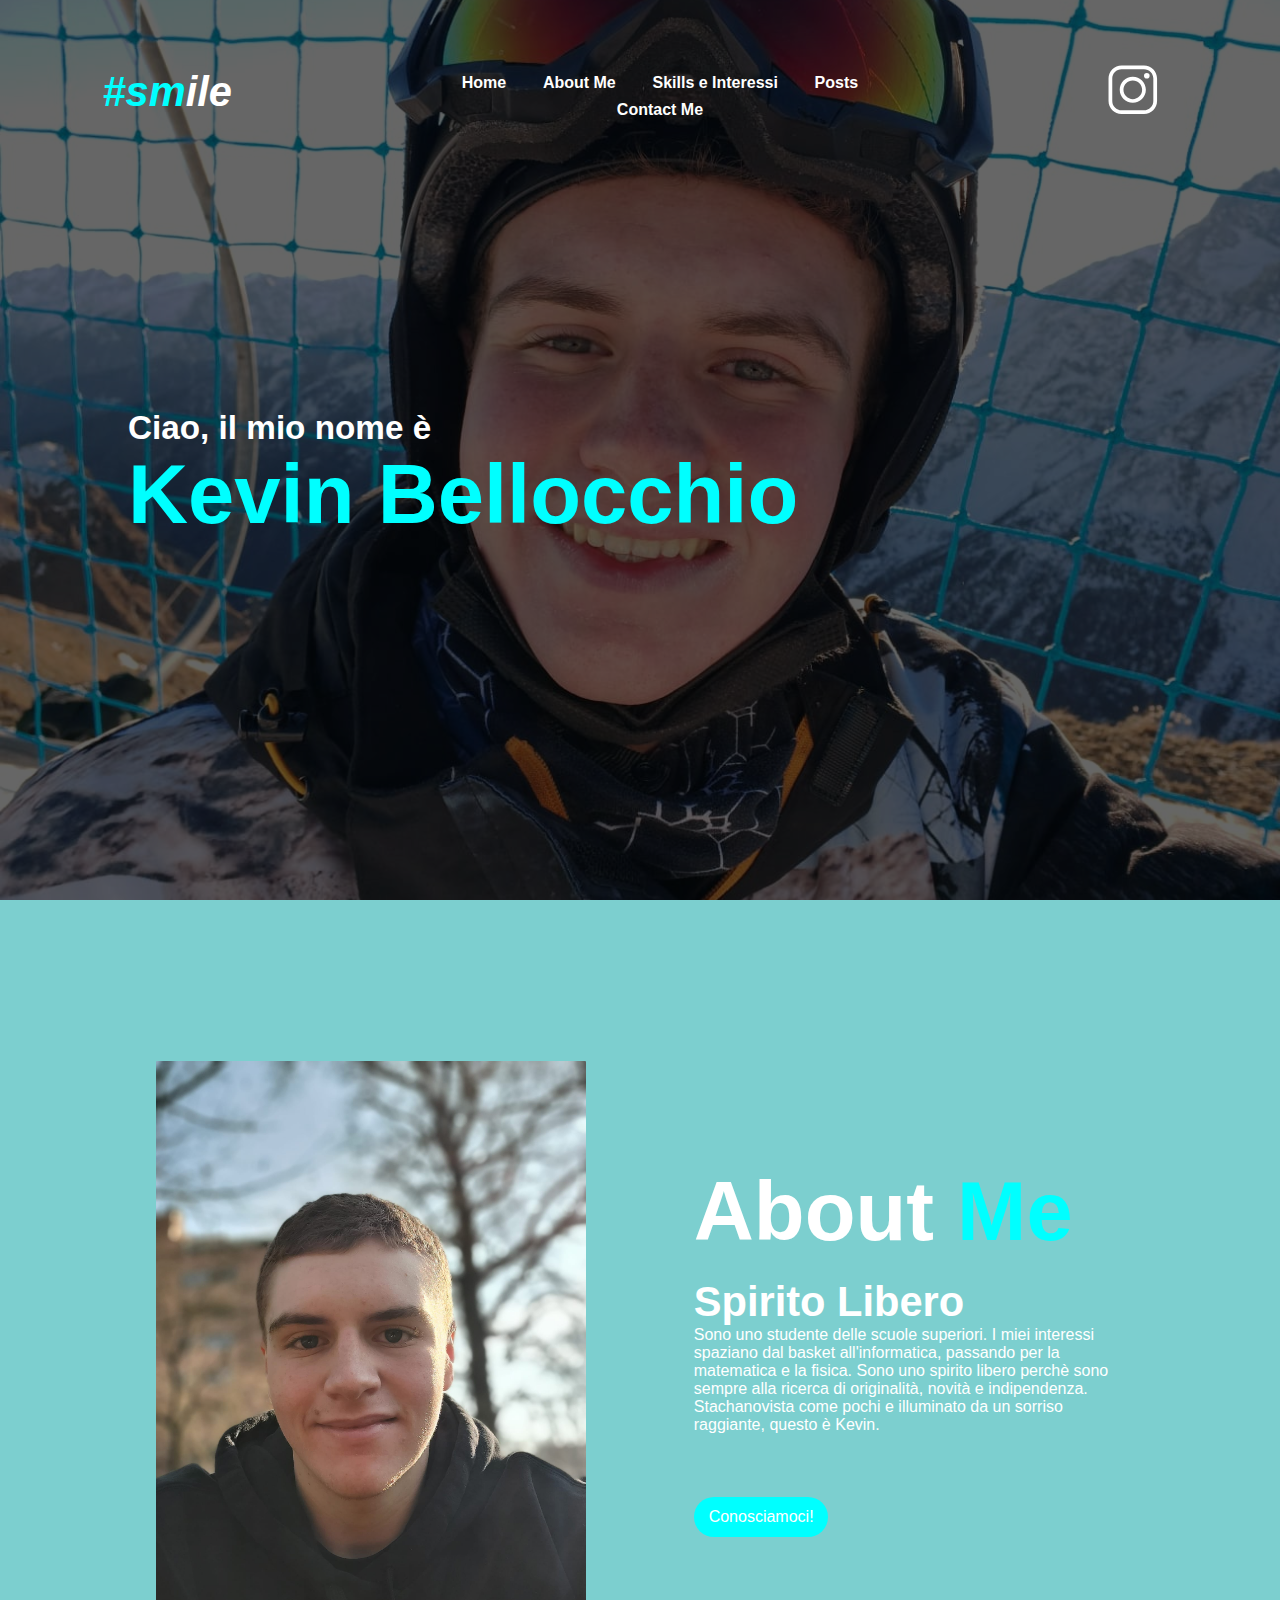
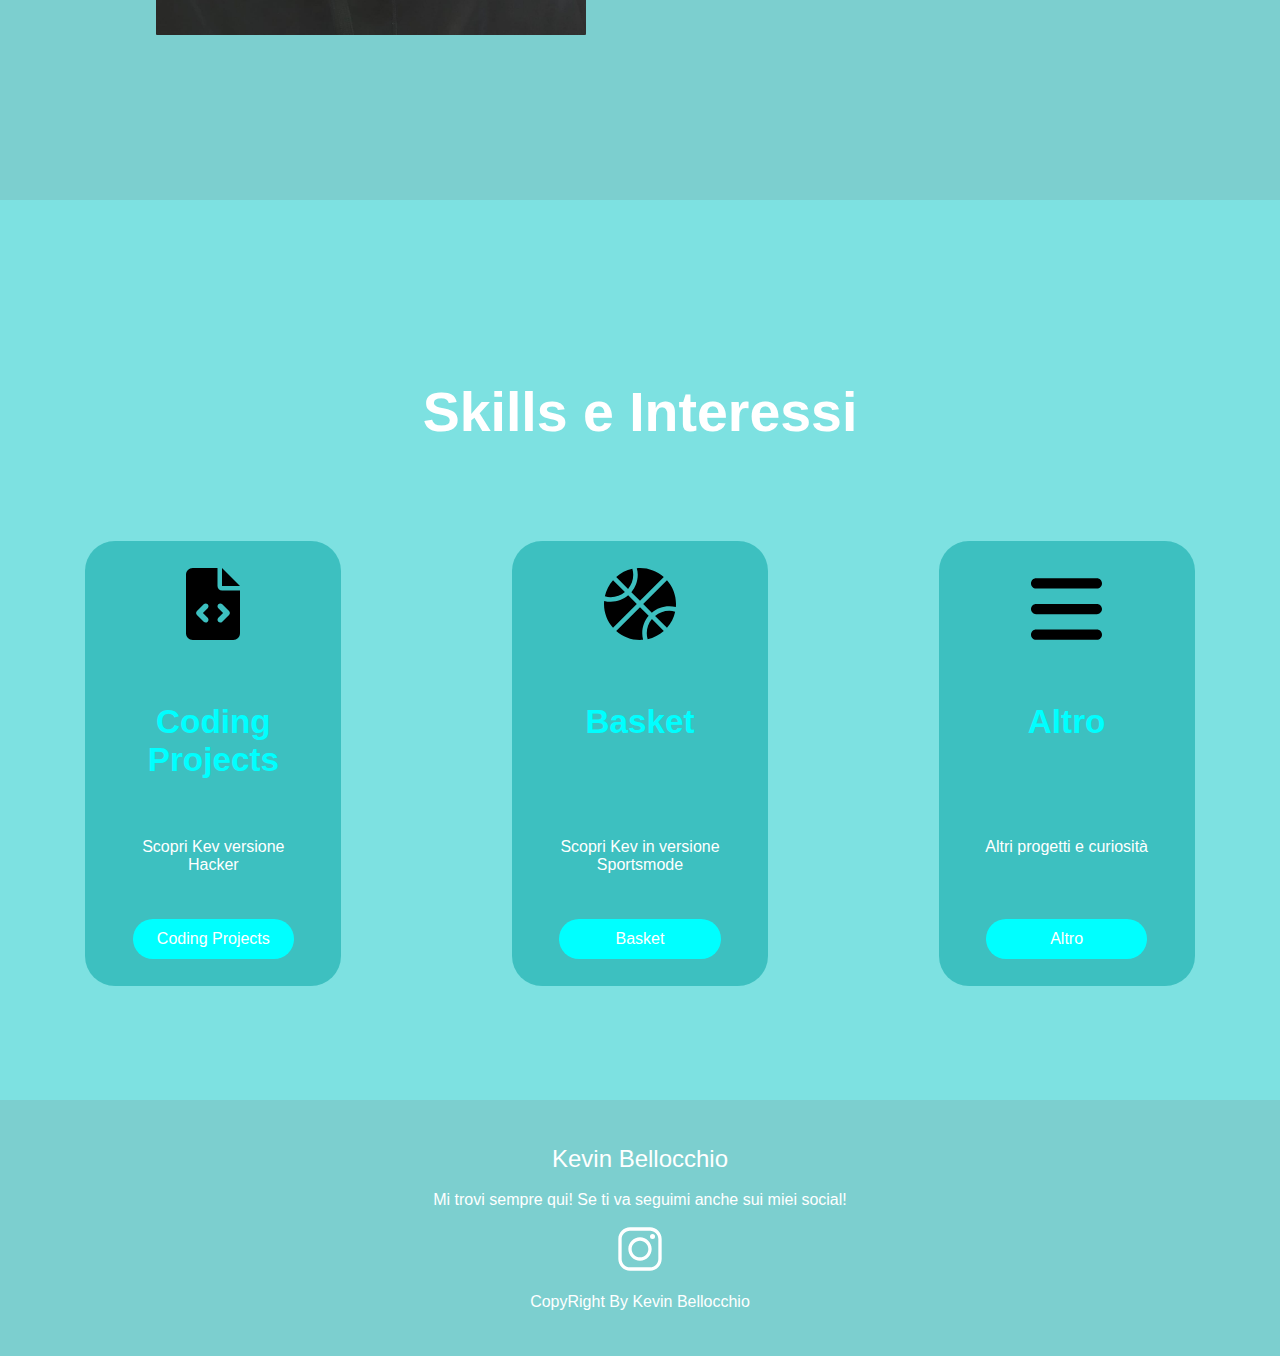
==== index.html @ ea2fc39b "responsive website" ====
<!DOCTYPE html>
<html lang="en">
<head>
    <meta charset="UTF-8">
    <meta http-equiv="X-UA-Compatible" content="IE=edge">
    <meta name="viewport" content="width=device-width, initial-scale=1.0">
    <link rel="stylesheet" href="style.css">
    <link rel="preconnect" href="https://fonts.gstatic.com">
    <link href="https://fonts.googleapis.com/css2?family=Josefin+Sans:ital,wght@0,100;0,200;0,300;0,400;0,500;0,600;0,700;1,100;1,200;1,300;1,400;1,500;1,600;1,700&display=swap" rel="stylesheet">
    <link rel="stylesheet" href="https://cdnjs.cloudflare.com/ajax/libs/font-awesome/5.15.3/css/all.min.css" integrity="sha512-iBBXm8fW90+nuLcSKlbmrPcLa0OT92xO1BIsZ+ywDWZCvqsWgccV3gFoRBv0z+8dLJgyAHIhR35VZc2oM/gI1w==" crossorigin="anonymous" referrerpolicy="no-referrer" />

    <title>Kevin Bellocchio | Homepage</title>
</head>
<body>

    <div class="introduzione">
        <nav class="main-nav">
            <h3 class="logo"><span>#sm</span>ile</h3>
            <ul>
                <li><a href="index.html">Home</a></li>
                <li><a href="#AboutMe">About Me</a></li>
                <li><a href="#SkillsInteressi">Skills e Interessi</a></li>                
                <li><a href="">Posts</a></li>
                <li><a href="">Contact Me</a></li>
            </ul>
            <div>
                <a href="https://www.instagram.com/kevinbellocchio/">
                <svg xmlns="http://www.w3.org/2000/svg" x="0px" y="0px"
                width="7vw" height="7vw"
                viewBox="0 0 48 48"
                style=" fill:#000000;"><radialGradient id="yOrnnhliCrdS2gy~4tD8ma" cx="19.38" cy="42.035" r="44.899" gradientUnits="userSpaceOnUse"><stop offset="0" stop-color="#fd5"></stop><stop offset=".328" stop-color="#ff543f"></stop><stop offset=".348" stop-color="#fc5245"></stop><stop offset=".504" stop-color="#e64771"></stop><stop offset=".643" stop-color="#d53e91"></stop><stop offset=".761" stop-color="#cc39a4"></stop><stop offset=".841" stop-color="#c837ab"></stop></radialGradient><path fill="url(#undefined)" d="M34.017,41.99l-20,0.019c-4.4,0.004-8.003-3.592-8.008-7.992l-0.019-20	c-0.004-4.4,3.592-8.003,7.992-8.008l20-0.019c4.4-0.004,8.003,3.592,8.008,7.992l0.019,20	C42.014,38.383,38.417,41.986,34.017,41.99z"></path><radialGradient id="yOrnnhliCrdS2gy~4tD8mb" cx="11.786" cy="5.54" r="29.813" gradientTransform="matrix(1 0 0 .6663 0 1.849)" gradientUnits="userSpaceOnUse"><stop offset="0" stop-color="#4168c9"></stop><stop offset=".999" stop-color="#4168c9" stop-opacity="0"></stop></radialGradient><path fill="url(#undefined)" d="M34.017,41.99l-20,0.019c-4.4,0.004-8.003-3.592-8.008-7.992l-0.019-20	c-0.004-4.4,3.592-8.003,7.992-8.008l20-0.019c4.4-0.004,8.003,3.592,8.008,7.992l0.019,20	C42.014,38.383,38.417,41.986,34.017,41.99z"></path><path fill="#fff" d="M24,31c-3.859,0-7-3.14-7-7s3.141-7,7-7s7,3.14,7,7S27.859,31,24,31z M24,19c-2.757,0-5,2.243-5,5	s2.243,5,5,5s5-2.243,5-5S26.757,19,24,19z"></path><circle cx="31.5" cy="16.5" r="1.5" fill="#fff"></circle><path fill="#fff" d="M30,37H18c-3.859,0-7-3.14-7-7V18c0-3.86,3.141-7,7-7h12c3.859,0,7,3.14,7,7v12	C37,33.86,33.859,37,30,37z M18,13c-2.757,0-5,2.243-5,5v12c0,2.757,2.243,5,5,5h12c2.757,0,5-2.243,5-5V18c0-2.757-2.243-5-5-5H18z"></path></svg>
                </a>
            </div>
        </nav>

        <div class="nome">
            <h4>Ciao, il mio nome è</h4>
            <h1>Kevin Bellocchio</h1>
        </div>
    </div>

    <div class="about-me" id="AboutMe">
        <div class="img-wrapper">
            <img src="./src/aboutme.jpeg" alt="" class="img">
        </div>
        <div class="text">
            <h1>About <span>Me</span></h1>
            <br>
            <h3>Spirito Libero</h3>
            <p>
                Sono uno studente delle scuole superiori. I miei interessi spaziano
                dal basket all'informatica, passando per la matematica e la fisica. Sono uno spirito libero
                perchè sono sempre alla ricerca di originalità, novità e indipendenza. Stachanovista come pochi e 
                illuminato da un sorriso raggiante, questo è Kevin.
            </p>
            <button class="about-btn">
                <a href="">Conosciamoci!</a>
            </button>
        </div>
    </div>

    <div class="interessi" id="SkillsInteressi">
        <div class="titolo-interessi">
            <h2>Skills e Interessi</h2>
        </div>

        <div class="interessi-wrapper">
            <div class="card">
                <div class="interessi-icon coding">
                    <img src="./src/file-code-solid.svg" alt="">
                </div>
                <div class="interessi-eltitle">
                    <h4><span>Coding Projects</span></h4>
                </div>
                <p class="interessi-content">Scopri Kev versione Hacker</p>
                <button class="interessi-btn">Coding Projects</button>
            </div>

            <div class="card">
                <div class="interessi-icon">
                    <img src="./src/basketball-solid.svg" alt="">
                </div>
                <div class="interessi-eltitle">
                    <h4><span>Basket</span></h4>
                </div>
                <p class="interessi-content">Scopri Kev in versione Sportsmode</p>
                <button class="interessi-btn">Basket</button>
            </div>

            <div class="card">
                <div class="interessi-icon">
                    <img src="./src/bars-solid.svg" alt="">
                </div>
                <div class="interessi-eltitle">
                    <h4><span>Altro</span></h4>
                </div>
                <p class="interessi-content">Altri progetti e curiosità</p>
                <button class="interessi-btn">Altro</button>
            </div>
        </div>
    </div>

    <div class="footer">
        <p class="name">Kevin Bellocchio</p>
        <p>Mi trovi sempre qui! Se ti va seguimi anche sui miei social!</p>
        <a href="https://www.instagram.com/kevinbellocchio/">
            <svg xmlns="http://www.w3.org/2000/svg" x="0px" y="0px"
            width="80" height="80"
            viewBox="0 0 48 48"
            style=" fill:#000000;"><radialGradient id="yOrnnhliCrdS2gy~4tD8ma" cx="19.38" cy="42.035" r="44.899" gradientUnits="userSpaceOnUse"><stop offset="0" stop-color="#fd5"></stop><stop offset=".328" stop-color="#ff543f"></stop><stop offset=".348" stop-color="#fc5245"></stop><stop offset=".504" stop-color="#e64771"></stop><stop offset=".643" stop-color="#d53e91"></stop><stop offset=".761" stop-color="#cc39a4"></stop><stop offset=".841" stop-color="#c837ab"></stop></radialGradient><path fill="url(#undefined)" d="M34.017,41.99l-20,0.019c-4.4,0.004-8.003-3.592-8.008-7.992l-0.019-20	c-0.004-4.4,3.592-8.003,7.992-8.008l20-0.019c4.4-0.004,8.003,3.592,8.008,7.992l0.019,20	C42.014,38.383,38.417,41.986,34.017,41.99z"></path><radialGradient id="yOrnnhliCrdS2gy~4tD8mb" cx="11.786" cy="5.54" r="29.813" gradientTransform="matrix(1 0 0 .6663 0 1.849)" gradientUnits="userSpaceOnUse"><stop offset="0" stop-color="#4168c9"></stop><stop offset=".999" stop-color="#4168c9" stop-opacity="0"></stop></radialGradient><path fill="url(#undefined)" d="M34.017,41.99l-20,0.019c-4.4,0.004-8.003-3.592-8.008-7.992l-0.019-20	c-0.004-4.4,3.592-8.003,7.992-8.008l20-0.019c4.4-0.004,8.003,3.592,8.008,7.992l0.019,20	C42.014,38.383,38.417,41.986,34.017,41.99z"></path><path fill="#fff" d="M24,31c-3.859,0-7-3.14-7-7s3.141-7,7-7s7,3.14,7,7S27.859,31,24,31z M24,19c-2.757,0-5,2.243-5,5	s2.243,5,5,5s5-2.243,5-5S26.757,19,24,19z"></path><circle cx="31.5" cy="16.5" r="1.5" fill="#fff"></circle><path fill="#fff" d="M30,37H18c-3.859,0-7-3.14-7-7V18c0-3.86,3.141-7,7-7h12c3.859,0,7,3.14,7,7v12	C37,33.86,33.859,37,30,37z M18,13c-2.757,0-5,2.243-5,5v12c0,2.757,2.243,5,5,5h12c2.757,0,5-2.243,5-5V18c0-2.757-2.243-5-5-5H18z"></path></svg>
        </a>
        <p class="copyright">CopyRight By Kevin Bellocchio</p>

    </div>


    <script src="script.js"></script>    
</body>
</html>
---- style.css ----
@font-face {
    font-family: "Century Gothic";
    src: url("./fonts/century-gothic/GOTHIC.TTF");
    font-weight: normal;
    font-style: normal;
}

*{
    box-sizing: border-box;
    font-family: "Josephine Sans", sans-serif;
    color: #ffffff;    
    padding: 0;
    margin: 0;
}

/*Headers*/

h4{
    font-size: calc(0.40*6.5vw);
    /*h2/2*/
}

h3{
    font-size: calc(0.5*6.5vw);
    /*between h2 and h4*/
}

h2{
    font-size: calc(2/3*6.5vw);
    /*66% of h1*/
}

h1{
    font-size: 6.5vw;
}

/*Fine headers*/

/*
stili prima pagina
*/

.introduzione{
    min-height: 100vh;
    min-width: 100%; 
    background-image: url("./src/fotoSfondo.jpeg");
    background-size: cover;
    background-position: center;
    background-color: rgba(0,0,0,0.6);
    background-blend-mode: multiply;
}

/*div prima pagina*/

.main-nav{
    display:flex;
    align-items: center;
    justify-content: space-between;
    padding-left: 8%;
    padding-right: 8%;
    padding-top: 5vh;
}

.logo{
    font-style: italic;
    cursor: pointer;
}

span{
    color: aqua;
}

nav ul{
    min-width: 50%;
    text-align: center;
}

nav ul li{
    display: inline-block;
    padding-right: 3%;
    padding-left: 3%; 
    padding-top: 1vh;
}

nav ul li a{
    text-decoration: none;
    font-weight: bold;
}

nav ul li a:hover{
    color: aqua;
    transition: 0.6s;
}

.nome{
    padding-top: 30vh;
    padding-left: 10%;
}

.nome h1{
    color: aqua;
}

/*Fine prima pagina*/

/*About me page*/
.about-me{
    display: flex;
    background-color: rgba(0, 162, 162, 0.515);
    min-height: 100vh;
    min-width: 100%;
    align-items: center;
    justify-content: space-around;
    padding-top: 0vh;
    padding-left: 8%;
    padding-right: 8%;

}

.img-wrapper{
    max-width: 40%;       
}

.img{
    max-width: 100%;    
    border-radius: 1px;
}

.text{
    width: 40%;
}

.about-btn, .interessi-btn{
    background-color: aqua;
    border: 2px solid transparent;
    border-radius: 30px;
    padding-top: 1vh;
    padding-bottom: 1vh;
    padding-left: 3%;
    padding-right: 3%;
    font-size: 1em;
    font-weight: normal;
    transition: 0.6s;
}

.about-btn{
    margin-top: 7vh;
}

.interessi-btn{
    margin-top: 2vh;
    width: 90%;
}

.about-btn:hover, .interessi-btn:hover{
    background-color: transparent;
    border: 2px solid white;
}

.about-btn a, .interessi-btn a{
    text-decoration: none;
}

/*Interessi page*/

.interessi{
    background-color: rgba(2, 197, 197, 0.515);
    width: 100%;
    padding-bottom: 10vh;
    padding-top: 20vh;
    min-height: 100vh;

}

.titolo-interessi{
    text-align: center;
    padding-bottom: 10vh;
}

.interessi-wrapper{
    display: flex;
    min-height: 51vh;
    align-items: center;
    justify-content: space-around;    
}

.card{
    width: 20vw;
    height: 100%;
    background-color: rgba(0, 162, 162, 0.515);
    border-radius: 30px;
    padding-top: 3vh;
    padding-bottom: 3vh;
    padding-left: 3%;
    padding-right: 3%;
    text-align: center;
    
}

.interessi-eltitle{
    min-height: 15vh;
}

.interessi-content{
    min-height: 7vh;
}

.interessi-icon{
    width: 100%;
    height: 10vh;
    text-align: center;
    margin-bottom: 5vh;
    vertical-align: middle;
}

.interessi-icon img{
    width: 40%;
}

.coding img{
    width: 30%;
}

@media screen and (max-width: 700px) {
    .interessi-wrapper{
        flex-direction: column;
    }

    .card{
        width: 40%;
        margin-bottom: 5vh;
    }

    .interessi-eltitle{
        min-height: 7vh;
    }

    .interessi-content{
        min-height: 4vh;
    }
}

/*Footer*/

.footer{
    background-color:rgba(0, 162, 162, 0.515);
    text-align: center;
    padding-top: 5vh;    
}

.name{
    font-size: 1.5em;
    margin-bottom: 2vh;
}

.copyright{
    padding-bottom: 5vh;
}
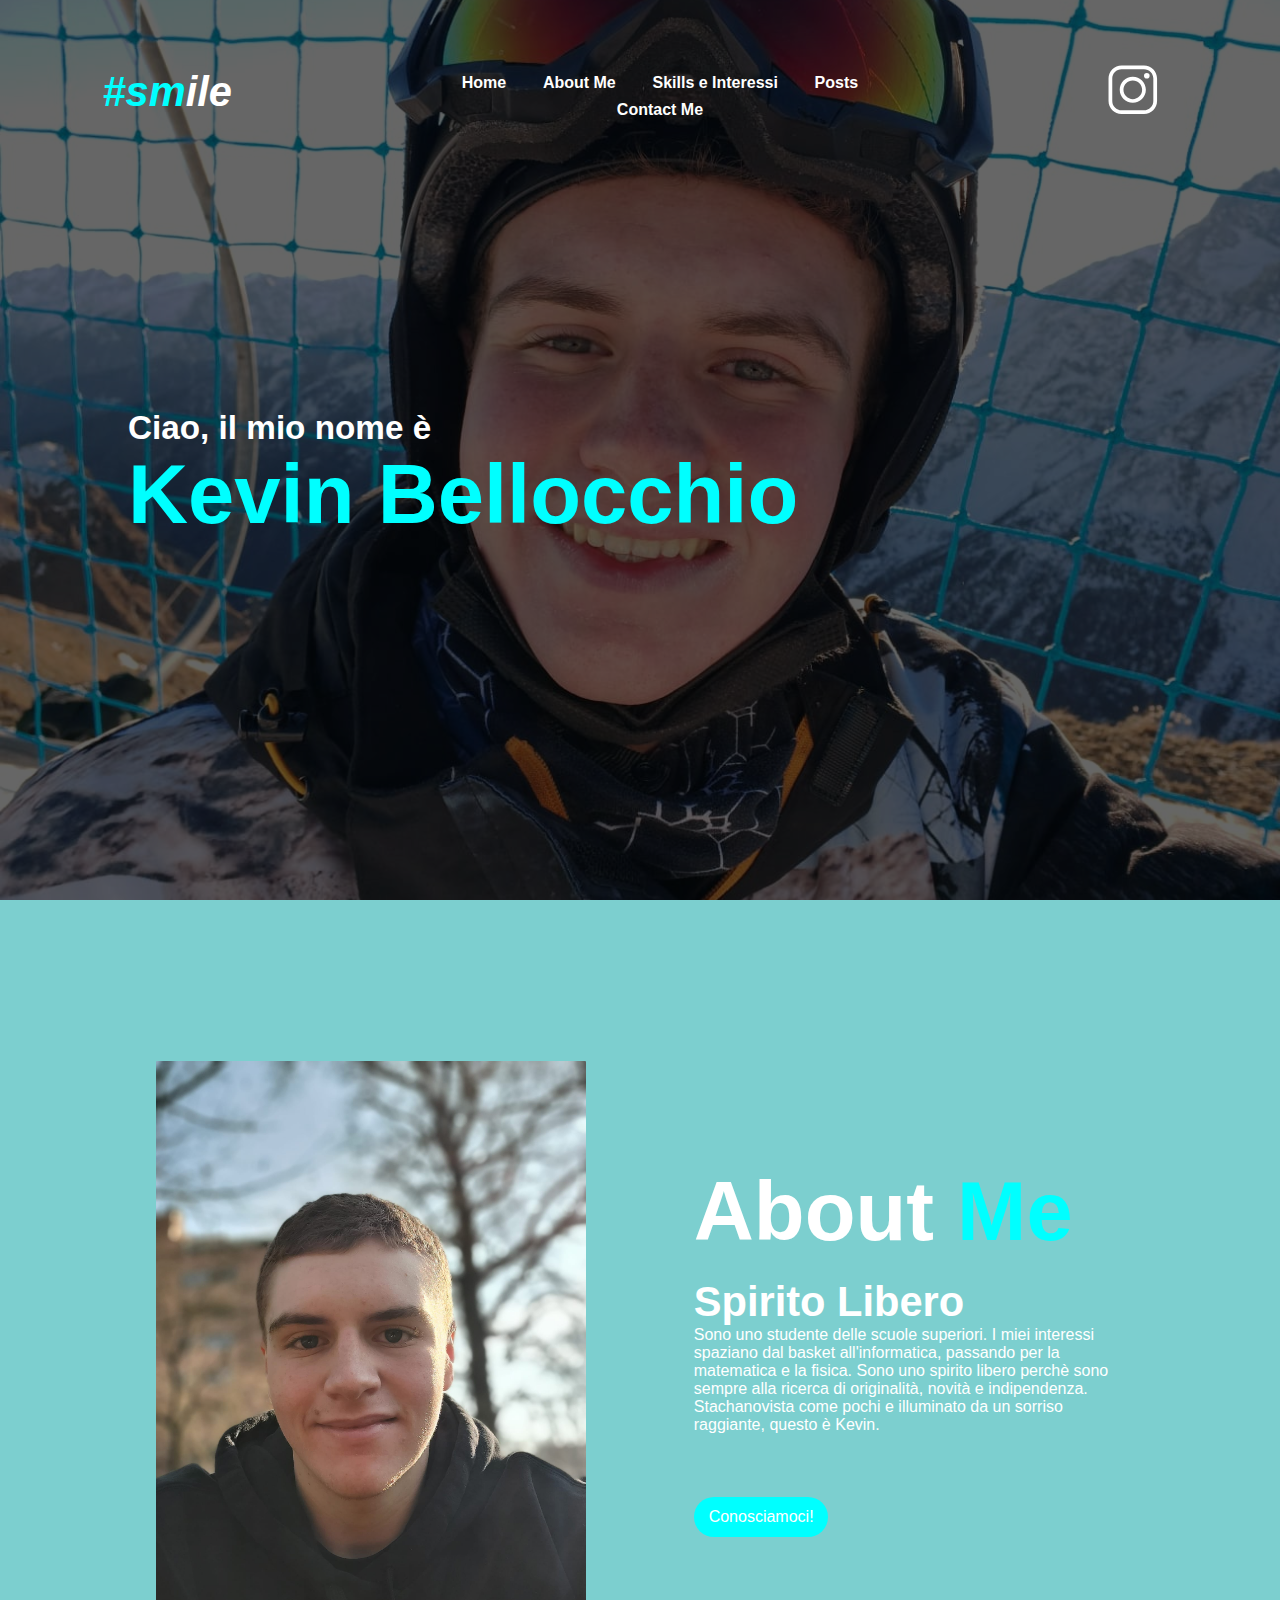
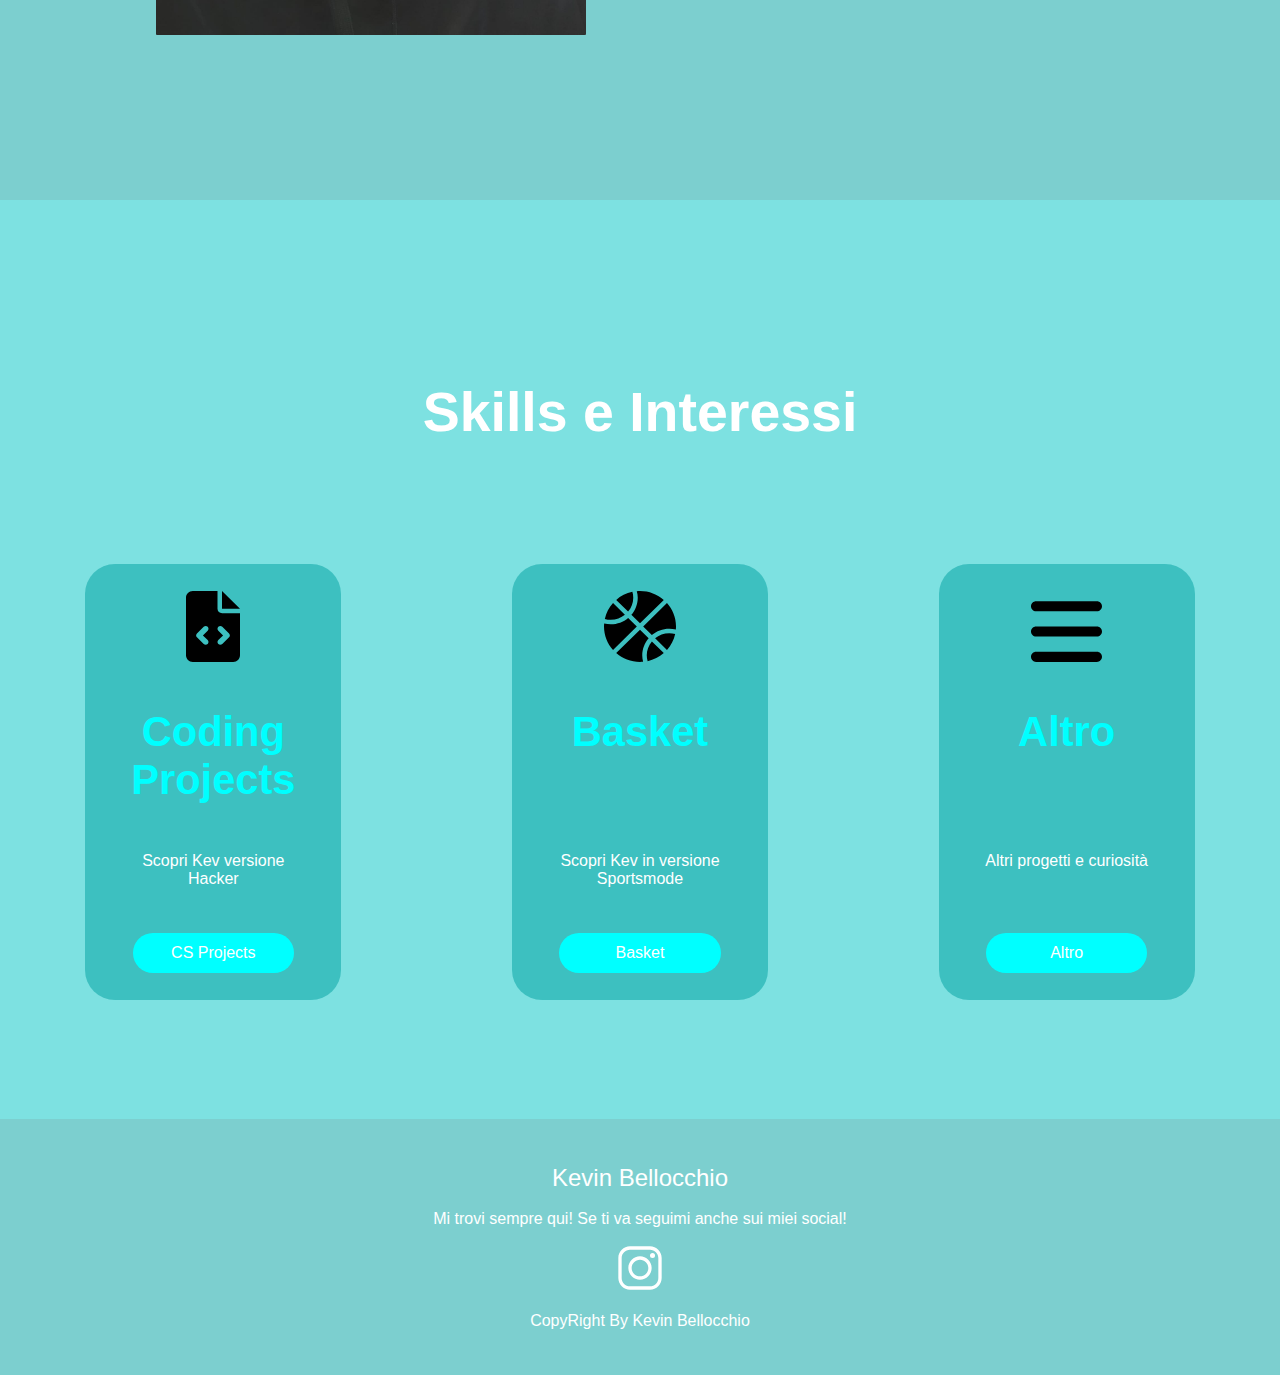
==== commit 9d0210b1: "adjustments" ====
--- a/index.html
+++ b/index.html
@@ -70,10 +70,10 @@
                     <img src="./src/file-code-solid.svg" alt="">
                 </div>
                 <div class="interessi-eltitle">
-                    <h4><span>Coding Projects</span></h4>
+                    <h3><span>Coding Projects</span></h3>
                 </div>
                 <p class="interessi-content">Scopri Kev versione Hacker</p>
-                <button class="interessi-btn">Coding Projects</button>
+                <button class="interessi-btn">CS Projects</button>
             </div>
 
             <div class="card">
@@ -81,7 +81,7 @@
                     <img src="./src/basketball-solid.svg" alt="">
                 </div>
                 <div class="interessi-eltitle">
-                    <h4><span>Basket</span></h4>
+                    <h3><span>Basket</span></h3>
                 </div>
                 <p class="interessi-content">Scopri Kev in versione Sportsmode</p>
                 <button class="interessi-btn">Basket</button>
@@ -92,7 +92,7 @@
                     <img src="./src/bars-solid.svg" alt="">
                 </div>
                 <div class="interessi-eltitle">
-                    <h4><span>Altro</span></h4>
+                    <h3><span>Altro</span></h3>
                 </div>
                 <p class="interessi-content">Altri progetti e curiosità</p>
                 <button class="interessi-btn">Altro</button>
--- a/style.css
+++ b/style.css
@@ -16,7 +16,7 @@
 /*Headers*/
 
 h4{
-    font-size: calc(0.40*6.5vw);
+    font-size: calc(0.4*6.5vw);
     /*h2/2*/
 }
 
@@ -179,7 +179,7 @@
 
 .interessi-wrapper{
     display: flex;
-    min-height: 51vh;
+    min-height: 55vh;
     align-items: center;
     justify-content: space-around;    
 }
@@ -197,9 +197,11 @@
     
 }
 
+
 .interessi-eltitle{
-    min-height: 15vh;
-}
+    min-height: 16vh;
+}
+
 
 .interessi-content{
     min-height: 7vh;
@@ -209,7 +211,7 @@
     width: 100%;
     height: 10vh;
     text-align: center;
-    margin-bottom: 5vh;
+    margin-bottom: 3vh;
     vertical-align: middle;
 }
 
@@ -221,7 +223,7 @@
     width: 30%;
 }
 
-@media screen and (max-width: 700px) {
+@media screen and (max-width: 745px) {
     .interessi-wrapper{
         flex-direction: column;
     }
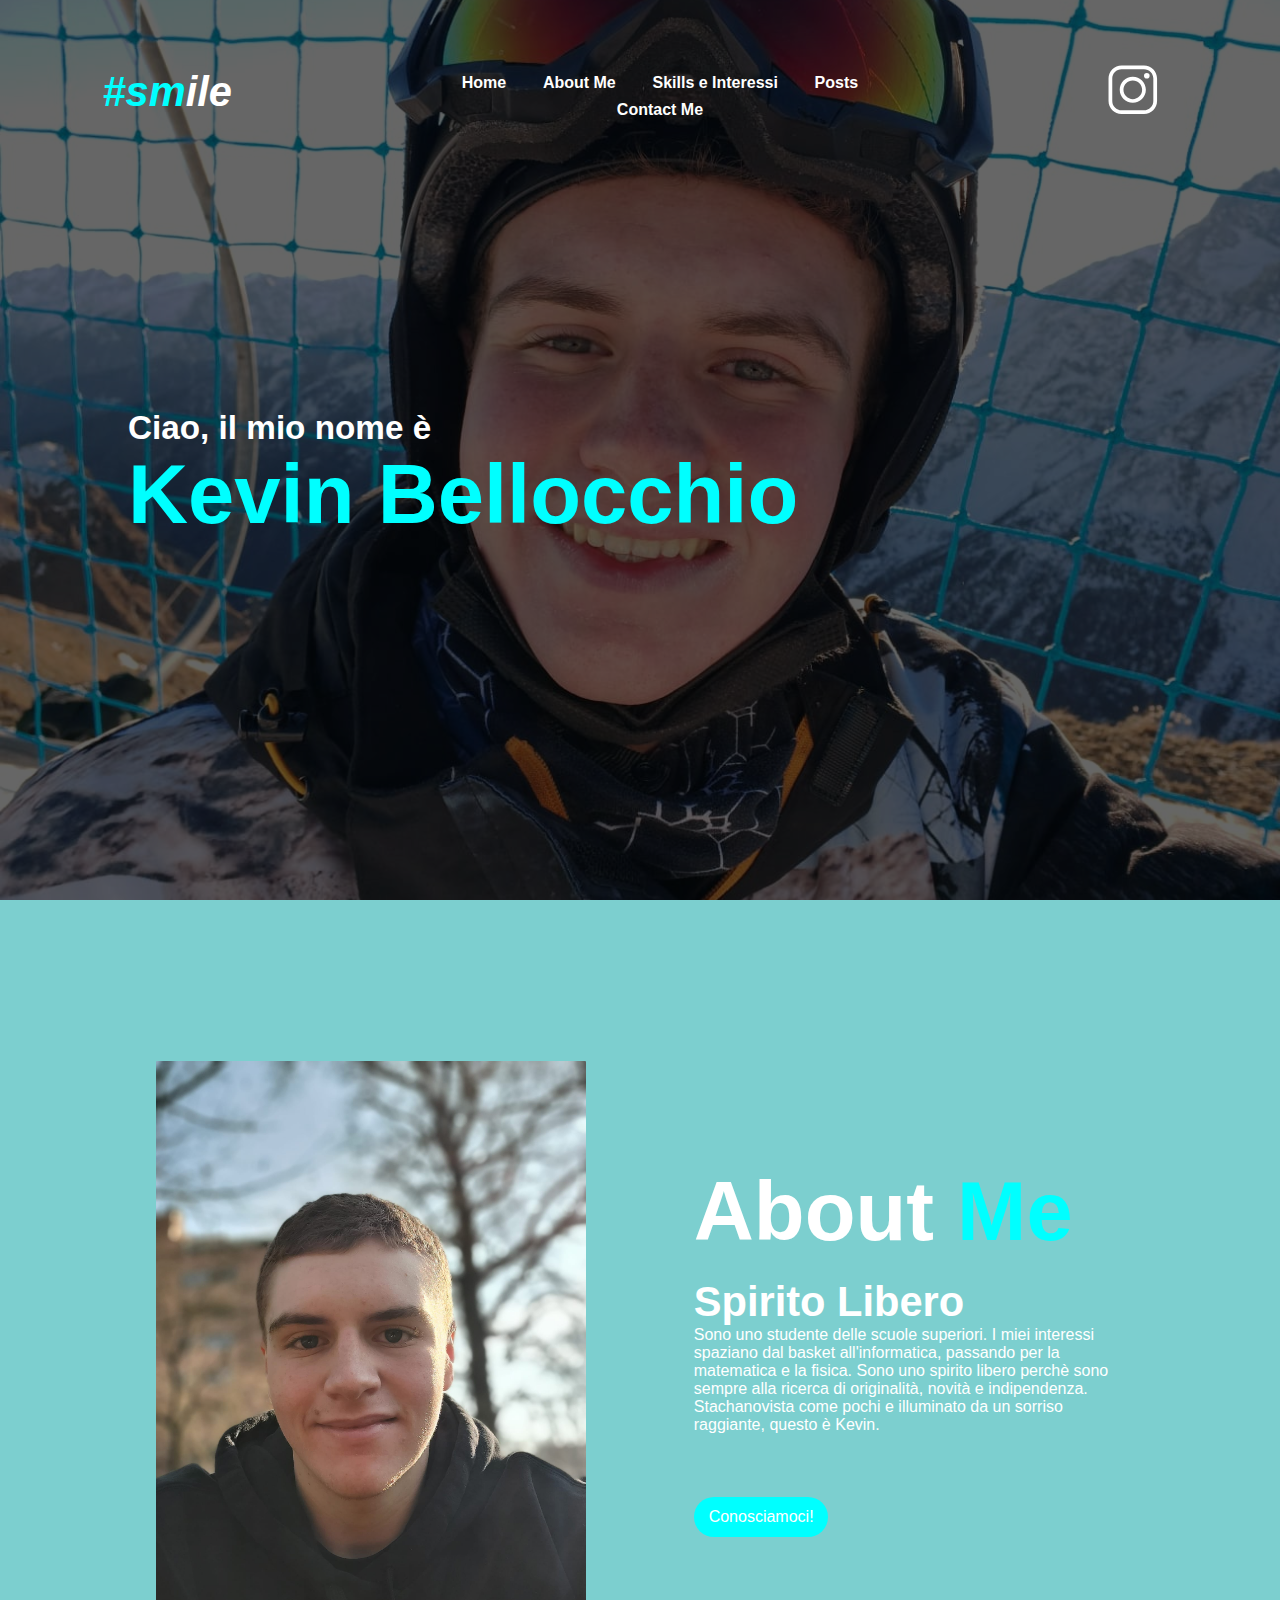
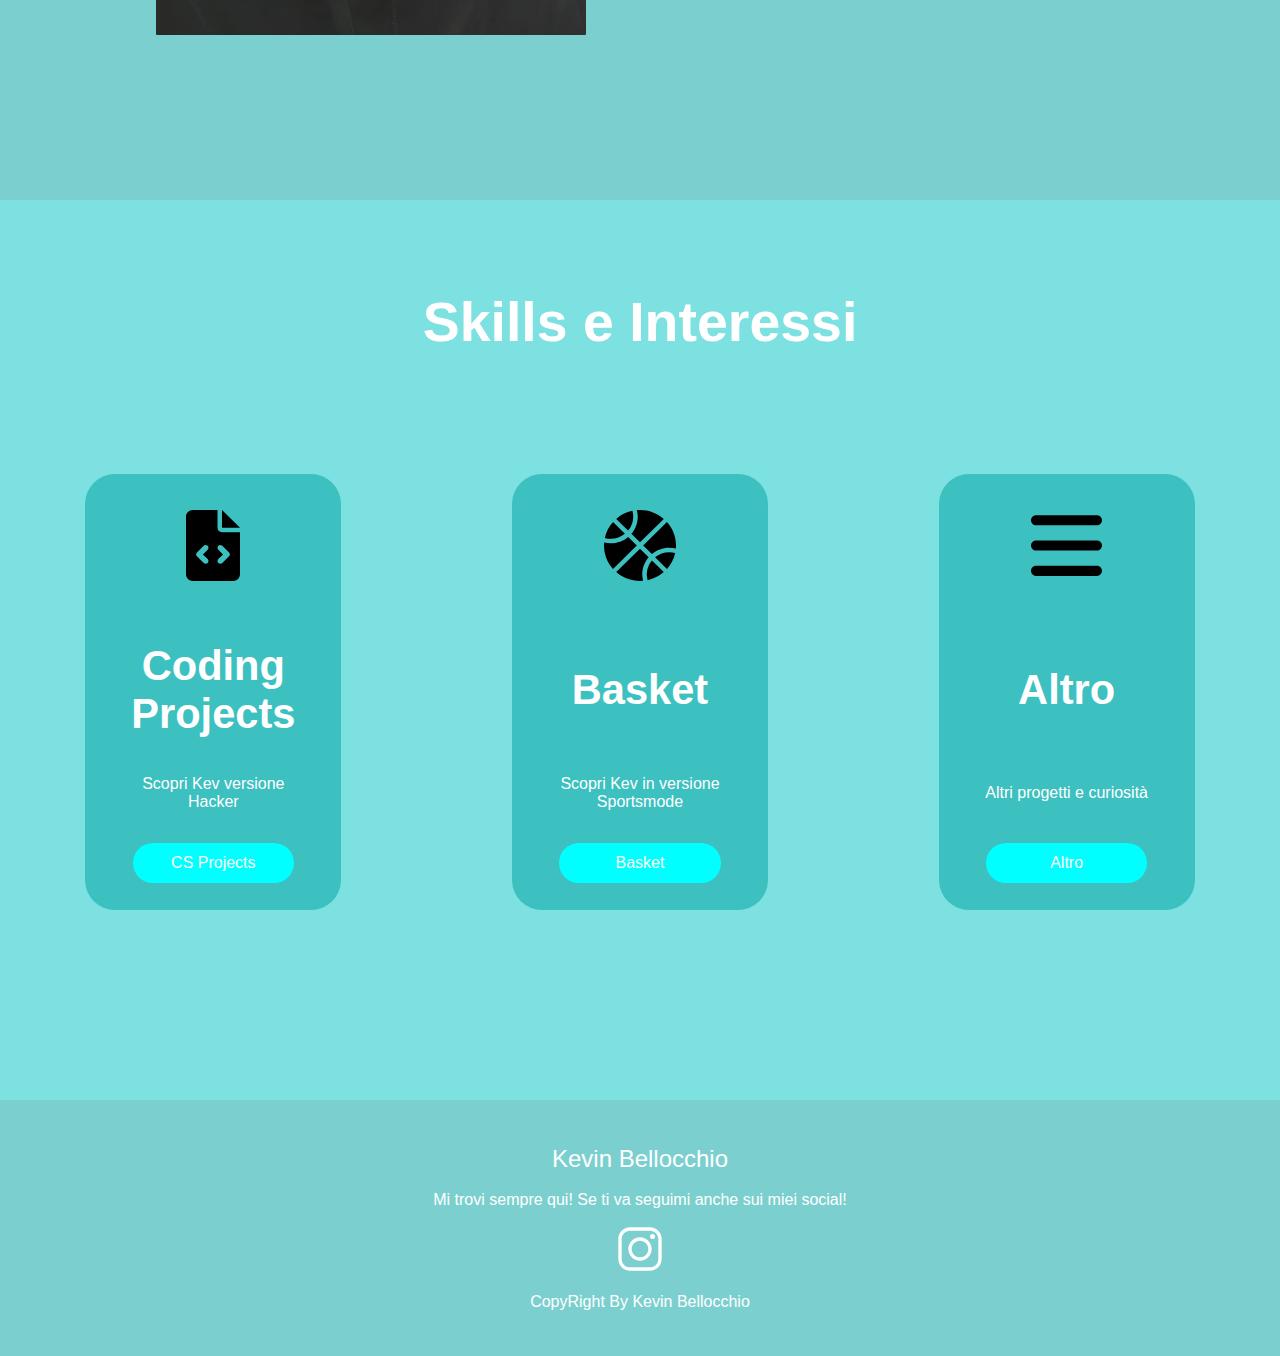
==== commit a97d6129: "added flexbox" ====
--- a/index.html
+++ b/index.html
@@ -24,7 +24,7 @@
                 <li><a href="">Contact Me</a></li>
             </ul>
             <div>
-                <a href="https://www.instagram.com/kevinbellocchio/">
+                <a href="https://www.instagram.com/kevinbellocchio/" target="_blank" rel="noopener noreferrer">
                 <svg xmlns="http://www.w3.org/2000/svg" x="0px" y="0px"
                 width="7vw" height="7vw"
                 viewBox="0 0 48 48"
@@ -70,7 +70,7 @@
                     <img src="./src/file-code-solid.svg" alt="">
                 </div>
                 <div class="interessi-eltitle">
-                    <h3><span>Coding Projects</span></h3>
+                    <h3>Coding Projects</h3>
                 </div>
                 <p class="interessi-content">Scopri Kev versione Hacker</p>
                 <button class="interessi-btn">CS Projects</button>
@@ -81,7 +81,7 @@
                     <img src="./src/basketball-solid.svg" alt="">
                 </div>
                 <div class="interessi-eltitle">
-                    <h3><span>Basket</span></h3>
+                    <h3>Basket</h3>
                 </div>
                 <p class="interessi-content">Scopri Kev in versione Sportsmode</p>
                 <button class="interessi-btn">Basket</button>
@@ -92,7 +92,7 @@
                     <img src="./src/bars-solid.svg" alt="">
                 </div>
                 <div class="interessi-eltitle">
-                    <h3><span>Altro</span></h3>
+                    <h3>Altro</h3>
                 </div>
                 <p class="interessi-content">Altri progetti e curiosità</p>
                 <button class="interessi-btn">Altro</button>
@@ -103,7 +103,7 @@
     <div class="footer">
         <p class="name">Kevin Bellocchio</p>
         <p>Mi trovi sempre qui! Se ti va seguimi anche sui miei social!</p>
-        <a href="https://www.instagram.com/kevinbellocchio/">
+        <a href="https://www.instagram.com/kevinbellocchio/" target="_blank" rel="noopener noreferrer">
             <svg xmlns="http://www.w3.org/2000/svg" x="0px" y="0px"
             width="80" height="80"
             viewBox="0 0 48 48"
--- a/style.css
+++ b/style.css
@@ -167,7 +167,7 @@
     background-color: rgba(2, 197, 197, 0.515);
     width: 100%;
     padding-bottom: 10vh;
-    padding-top: 20vh;
+    padding-top: 10vh;
     min-height: 100vh;
 
 }
@@ -193,26 +193,37 @@
     padding-bottom: 3vh;
     padding-left: 3%;
     padding-right: 3%;
-    text-align: center;
+    display: flex;
+    flex-direction: column;
+    justify-content: space-between;
+    align-items: center;
     
 }
 
 
 .interessi-eltitle{
-    min-height: 16vh;
-}
-
+    min-height: 16vh; 
+    display: flex;
+    align-items: center; 
+    justify-content: center;  
+    text-align: center; 
+}
 
 .interessi-content{
-    min-height: 7vh;
+    min-height: 7vh;  
+    display: flex;
+    align-items: center; 
+    justify-content: center;  
+    text-align: center;    
 }
 
 .interessi-icon{
     width: 100%;
     height: 10vh;
-    text-align: center;
     margin-bottom: 3vh;
-    vertical-align: middle;
+    display: flex;
+    justify-content: center;
+    align-items: center;
 }
 
 .interessi-icon img{
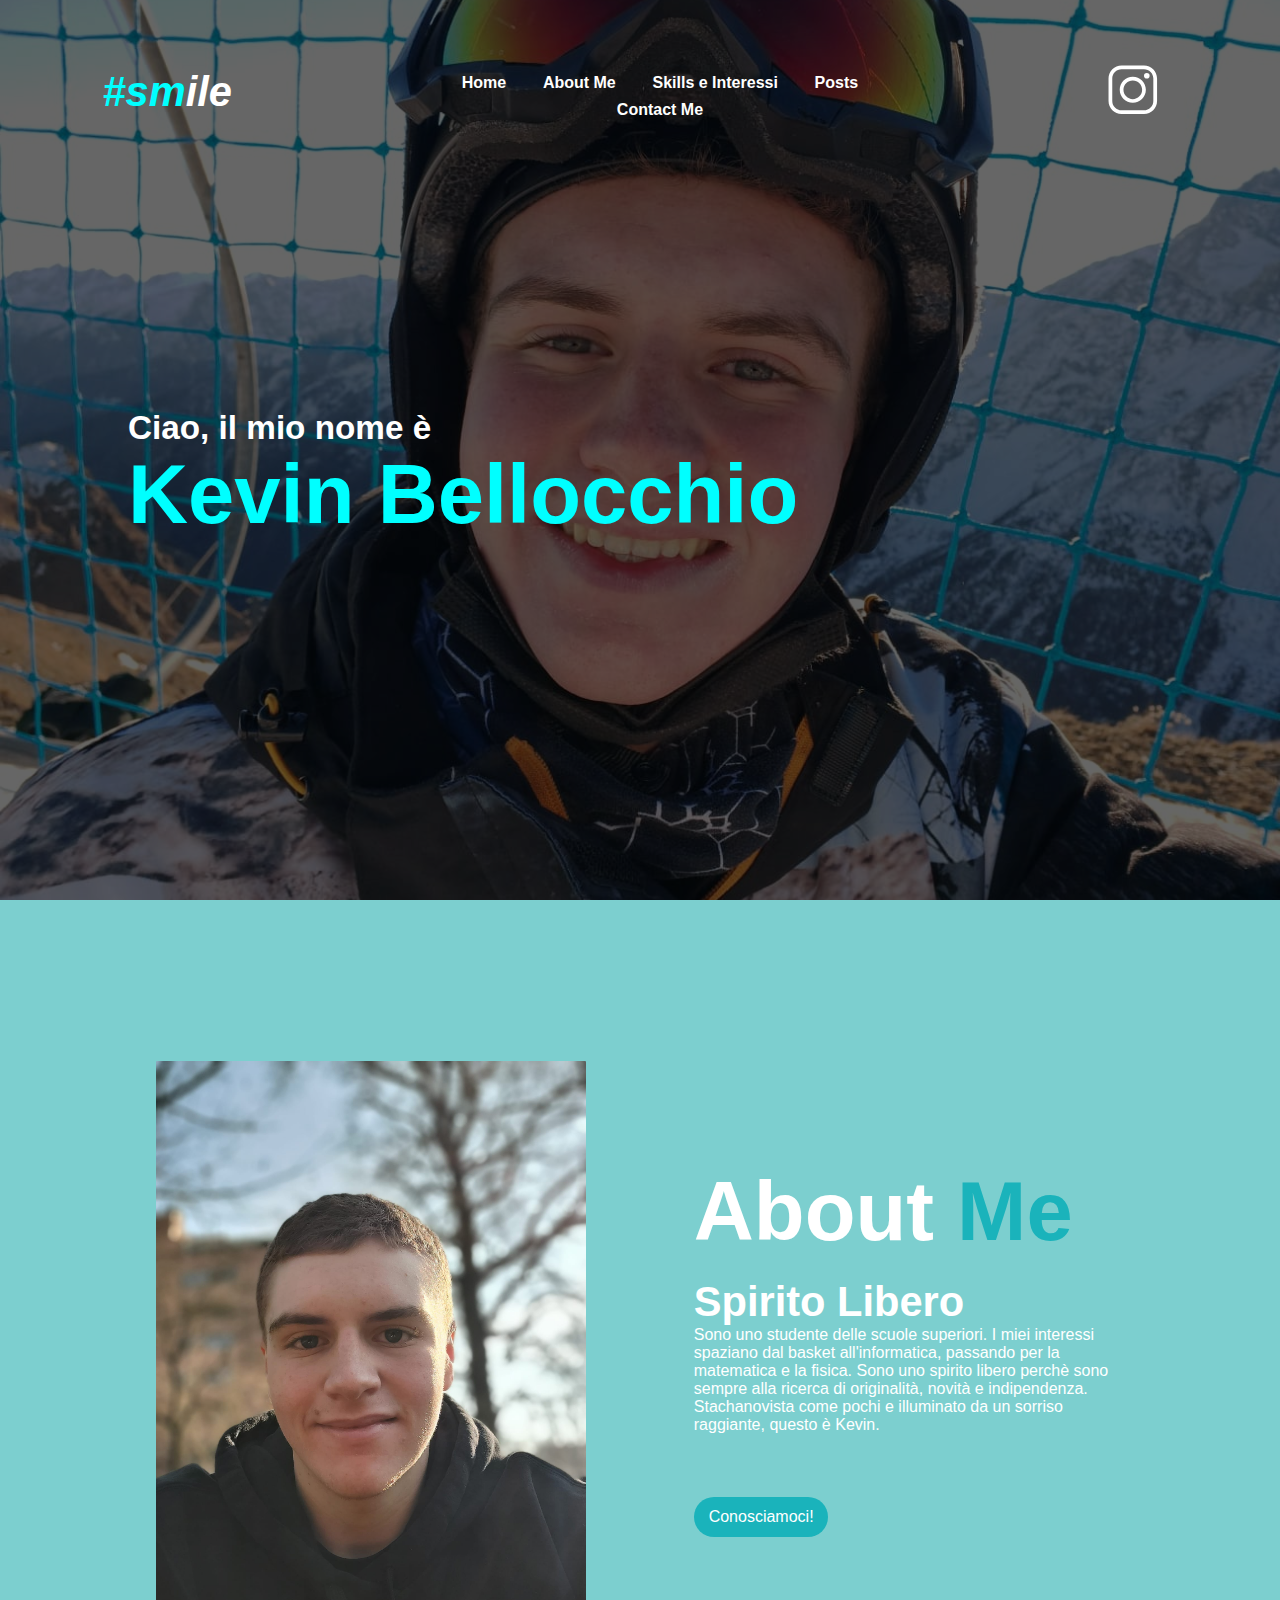
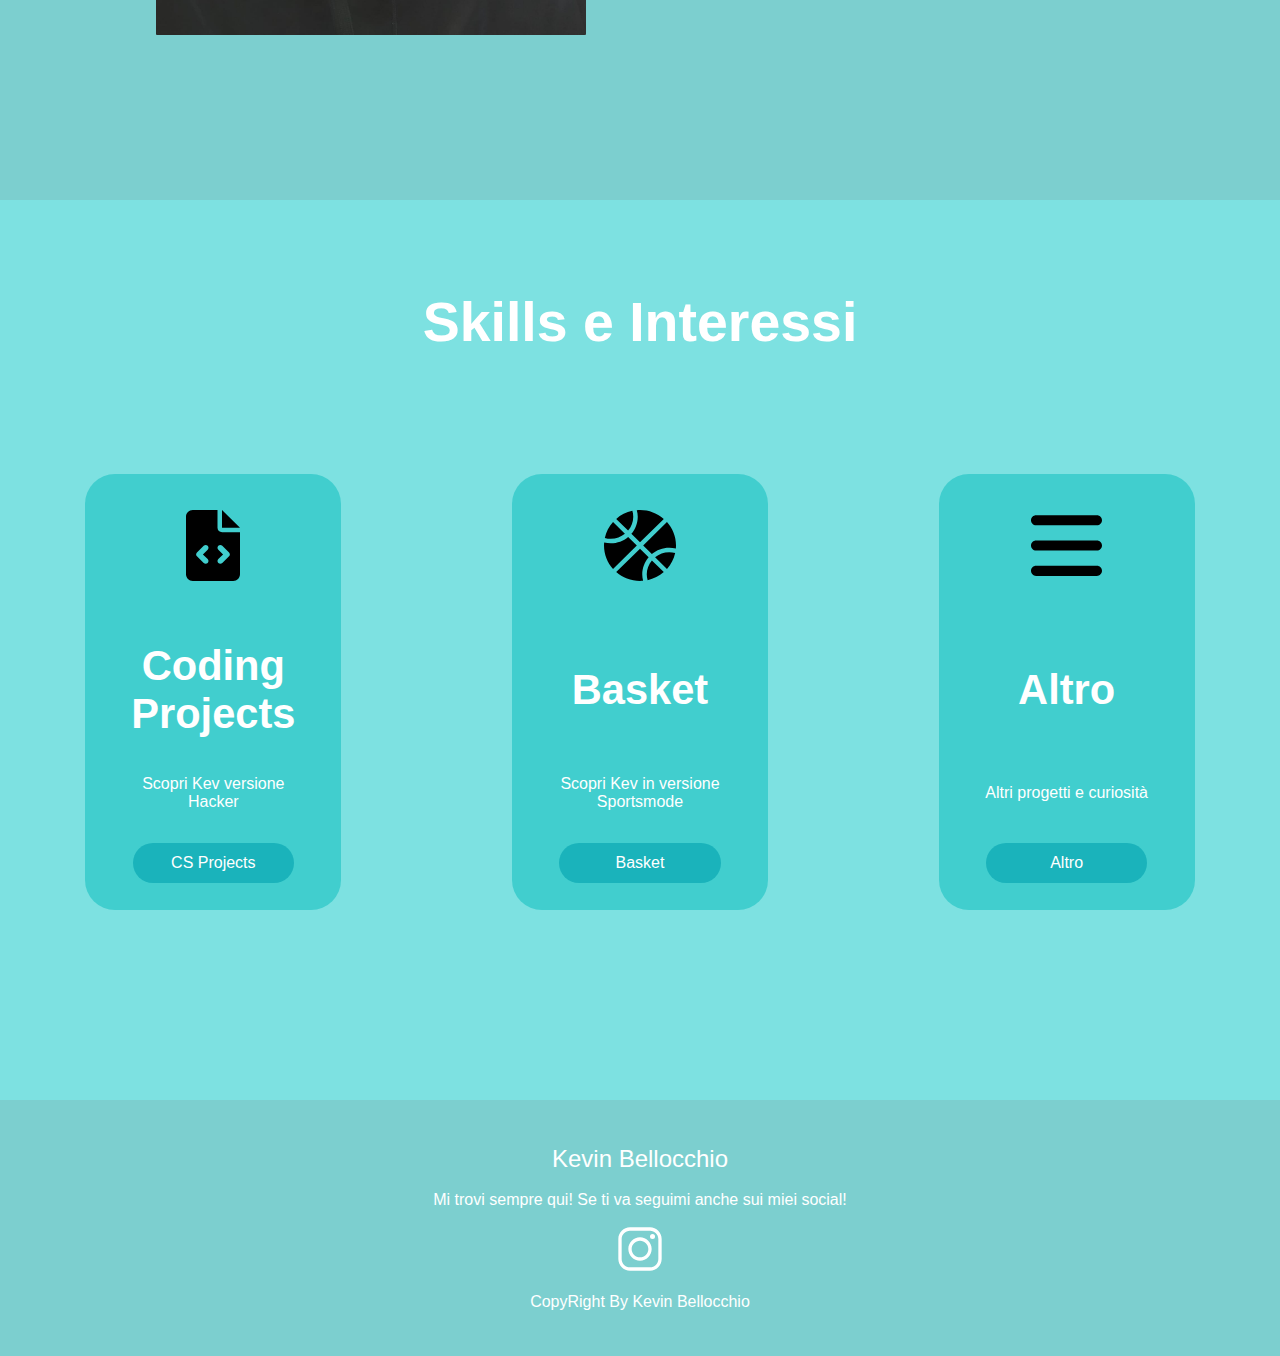
==== commit 286811af: "colors" ====
--- a/index.html
+++ b/index.html
@@ -15,7 +15,7 @@
 
     <div class="introduzione">
         <nav class="main-nav">
-            <h3 class="logo"><span>#sm</span>ile</h3>
+            <h3 class="logo"><span class="span-logo">#sm</span>ile</h3>
             <ul>
                 <li><a href="index.html">Home</a></li>
                 <li><a href="#AboutMe">About Me</a></li>
--- a/style.css
+++ b/style.css
@@ -66,8 +66,12 @@
     cursor: pointer;
 }
 
+.span-logo{
+    color: aqua;
+}
+
 span{
-    color: aqua;
+    color: rgb(26, 179, 187);
 }
 
 nav ul{
@@ -111,9 +115,10 @@
     min-width: 100%;
     align-items: center;
     justify-content: space-around;
-    padding-top: 0vh;
+    padding-top: 3vh;
     padding-left: 8%;
     padding-right: 8%;
+    padding-bottom: 3vh;
 
 }
 
@@ -131,7 +136,7 @@
 }
 
 .about-btn, .interessi-btn{
-    background-color: aqua;
+    background-color: rgb(26, 179, 187);
     border: 2px solid transparent;
     border-radius: 30px;
     padding-top: 1vh;
@@ -186,8 +191,8 @@
 
 .card{
     width: 20vw;
-    height: 100%;
-    background-color: rgba(0, 162, 162, 0.515);
+    min-height: 100%;
+    background-color: rgba(8, 189, 189, 0.515);
     border-radius: 30px;
     padding-top: 3vh;
     padding-bottom: 3vh;
@@ -251,7 +256,15 @@
     .interessi-content{
         min-height: 4vh;
     }
-}
+
+    @media screen and (max-height: 400px) {
+        .card{
+            margin-bottom: 10vh;
+        }
+    }
+}
+
+
 
 /*Footer*/
 
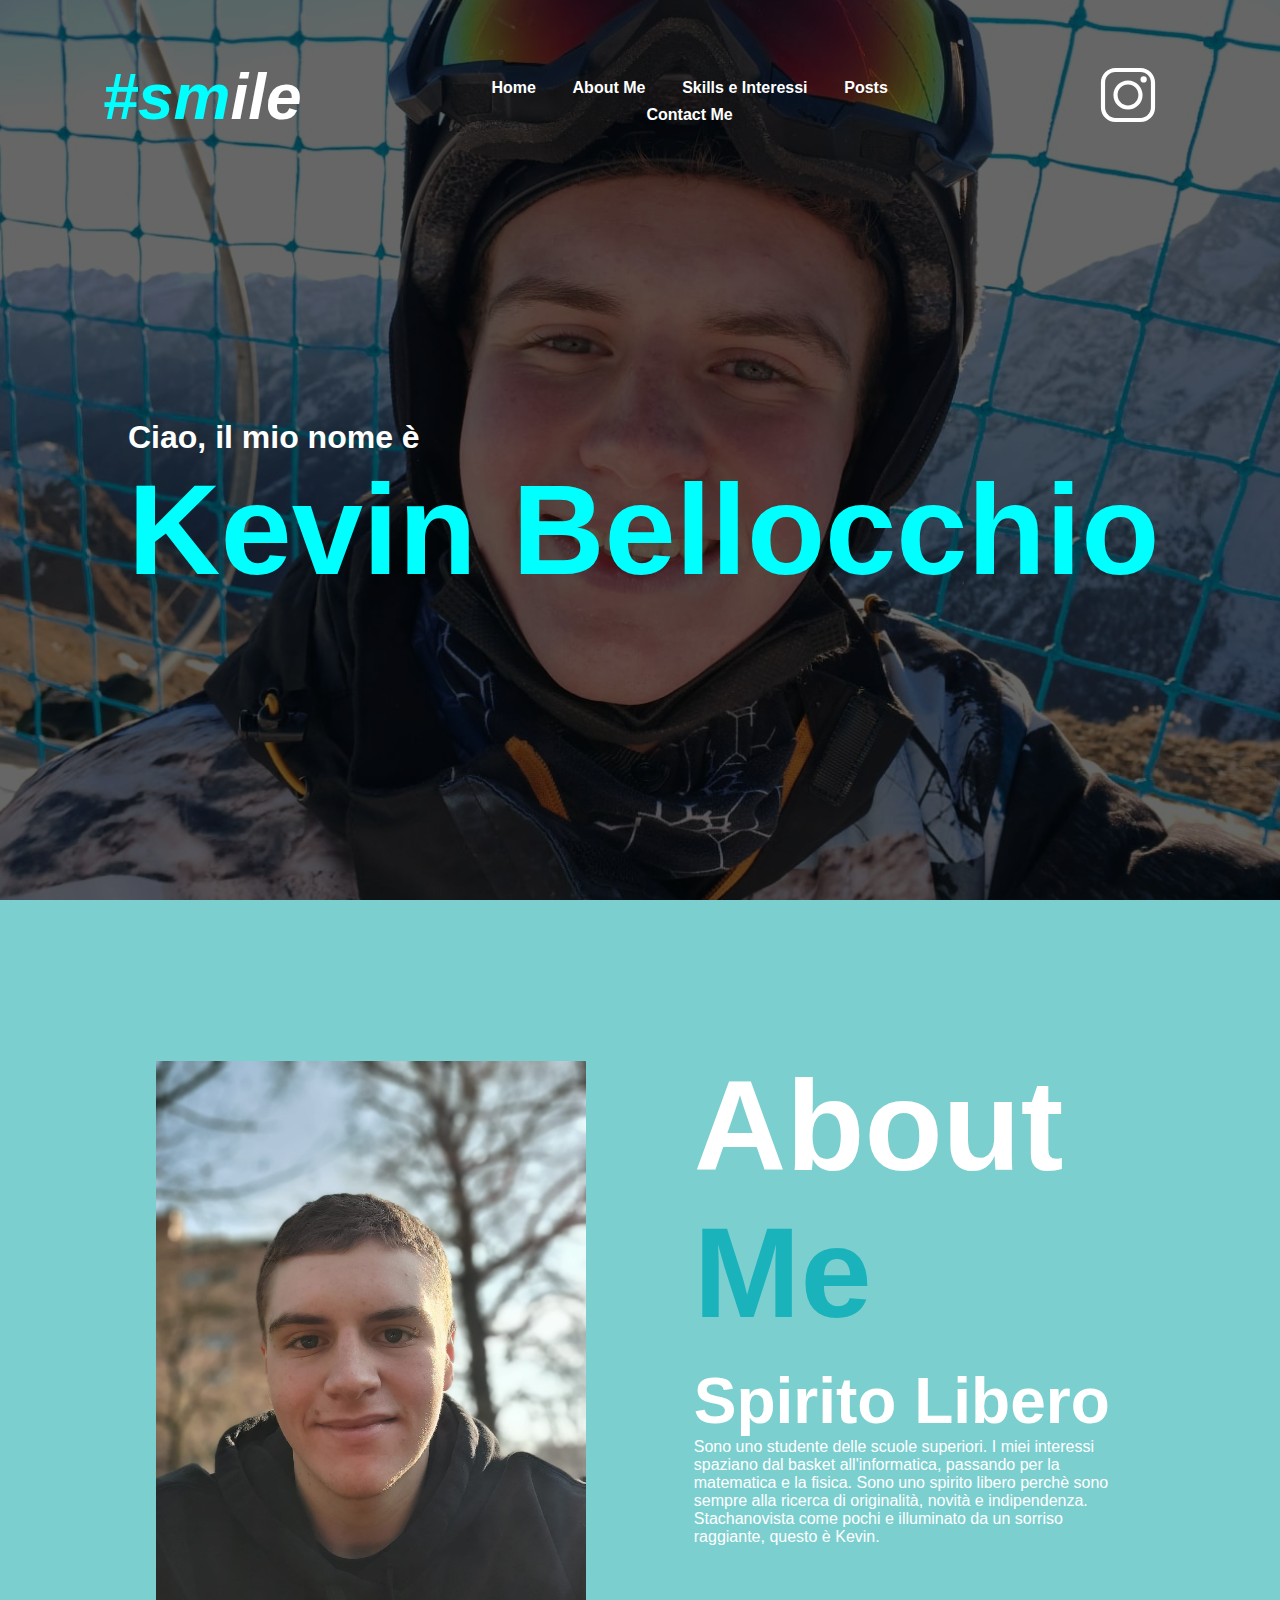
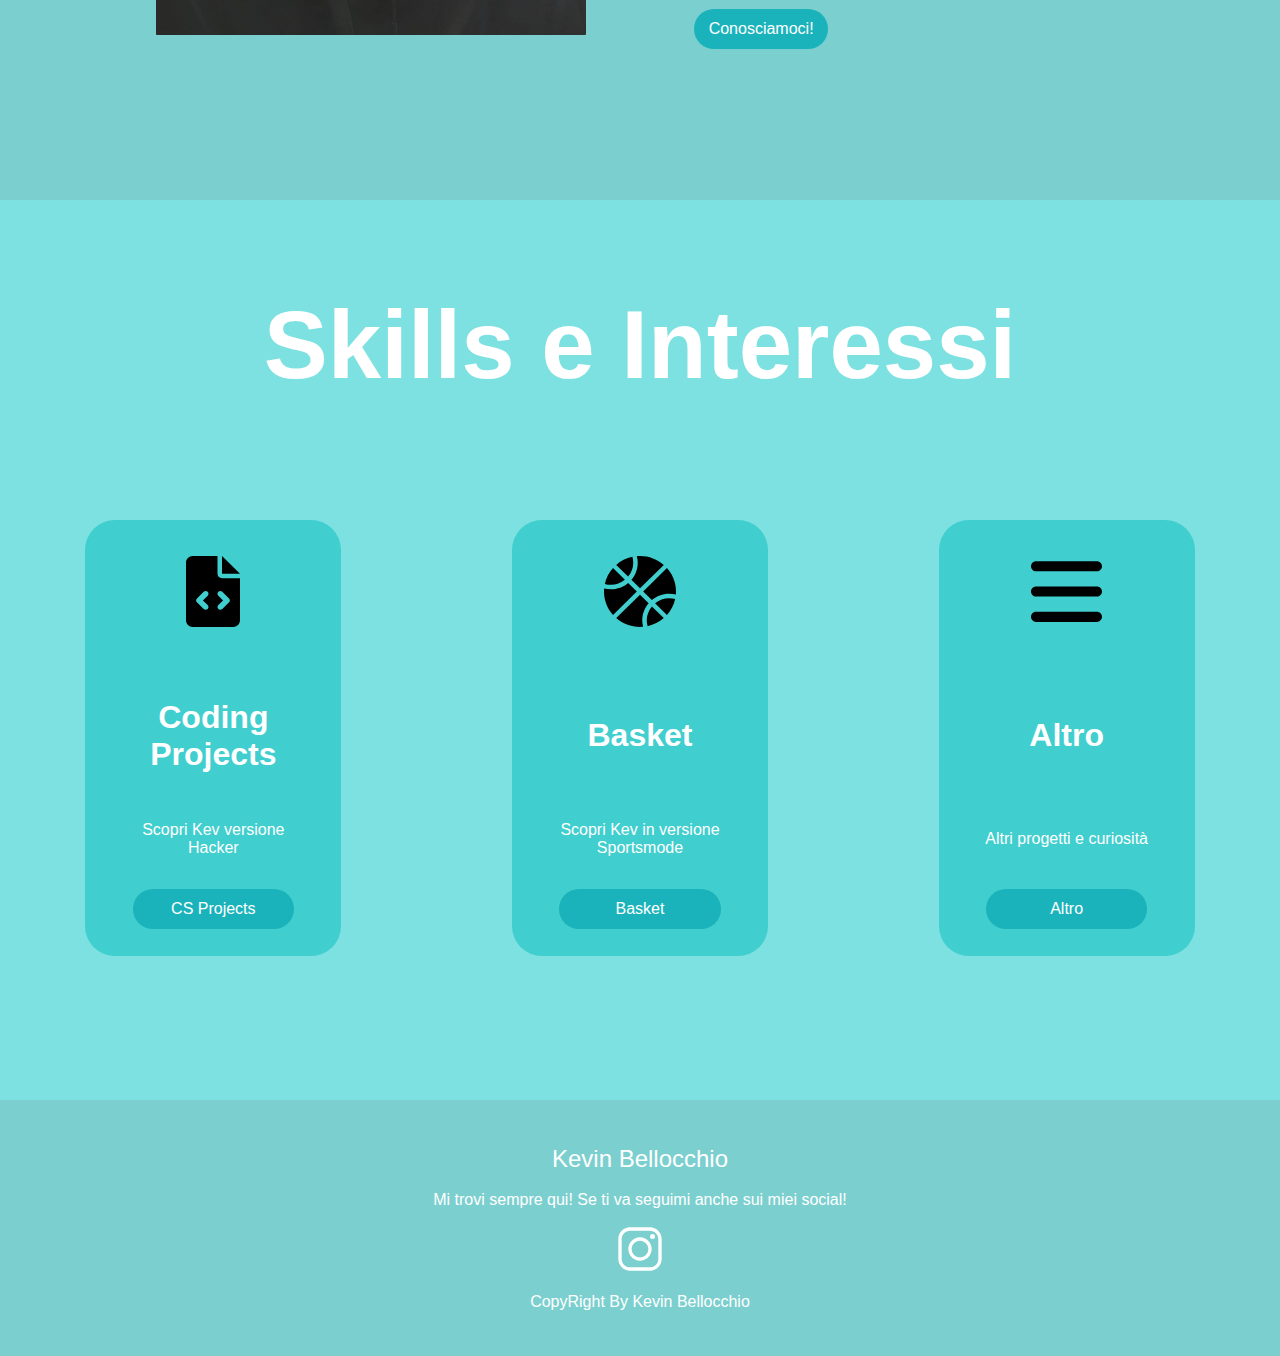
==== commit a37fee80: "cambiato metodo per renderizzazione mobile" ====
--- a/index.html
+++ b/index.html
@@ -5,9 +5,7 @@
     <meta http-equiv="X-UA-Compatible" content="IE=edge">
     <meta name="viewport" content="width=device-width, initial-scale=1.0">
     <link rel="stylesheet" href="style.css">
-    <link rel="preconnect" href="https://fonts.gstatic.com">
     <link href="https://fonts.googleapis.com/css2?family=Josefin+Sans:ital,wght@0,100;0,200;0,300;0,400;0,500;0,600;0,700;1,100;1,200;1,300;1,400;1,500;1,600;1,700&display=swap" rel="stylesheet">
-    <link rel="stylesheet" href="https://cdnjs.cloudflare.com/ajax/libs/font-awesome/5.15.3/css/all.min.css" integrity="sha512-iBBXm8fW90+nuLcSKlbmrPcLa0OT92xO1BIsZ+ywDWZCvqsWgccV3gFoRBv0z+8dLJgyAHIhR35VZc2oM/gI1w==" crossorigin="anonymous" referrerpolicy="no-referrer" />
 
     <title>Kevin Bellocchio | Homepage</title>
 </head>
@@ -20,13 +18,13 @@
                 <li><a href="index.html">Home</a></li>
                 <li><a href="#AboutMe">About Me</a></li>
                 <li><a href="#SkillsInteressi">Skills e Interessi</a></li>                
-                <li><a href="">Posts</a></li>
-                <li><a href="">Contact Me</a></li>
+                <li><a href="template.html">Posts</a></li>
+                <li><a href="template.html">Contact Me</a></li>
             </ul>
             <div>
                 <a href="https://www.instagram.com/kevinbellocchio/" target="_blank" rel="noopener noreferrer">
                 <svg xmlns="http://www.w3.org/2000/svg" x="0px" y="0px"
-                width="7vw" height="7vw"
+                width="100" height="100"
                 viewBox="0 0 48 48"
                 style=" fill:#000000;"><radialGradient id="yOrnnhliCrdS2gy~4tD8ma" cx="19.38" cy="42.035" r="44.899" gradientUnits="userSpaceOnUse"><stop offset="0" stop-color="#fd5"></stop><stop offset=".328" stop-color="#ff543f"></stop><stop offset=".348" stop-color="#fc5245"></stop><stop offset=".504" stop-color="#e64771"></stop><stop offset=".643" stop-color="#d53e91"></stop><stop offset=".761" stop-color="#cc39a4"></stop><stop offset=".841" stop-color="#c837ab"></stop></radialGradient><path fill="url(#undefined)" d="M34.017,41.99l-20,0.019c-4.4,0.004-8.003-3.592-8.008-7.992l-0.019-20	c-0.004-4.4,3.592-8.003,7.992-8.008l20-0.019c4.4-0.004,8.003,3.592,8.008,7.992l0.019,20	C42.014,38.383,38.417,41.986,34.017,41.99z"></path><radialGradient id="yOrnnhliCrdS2gy~4tD8mb" cx="11.786" cy="5.54" r="29.813" gradientTransform="matrix(1 0 0 .6663 0 1.849)" gradientUnits="userSpaceOnUse"><stop offset="0" stop-color="#4168c9"></stop><stop offset=".999" stop-color="#4168c9" stop-opacity="0"></stop></radialGradient><path fill="url(#undefined)" d="M34.017,41.99l-20,0.019c-4.4,0.004-8.003-3.592-8.008-7.992l-0.019-20	c-0.004-4.4,3.592-8.003,7.992-8.008l20-0.019c4.4-0.004,8.003,3.592,8.008,7.992l0.019,20	C42.014,38.383,38.417,41.986,34.017,41.99z"></path><path fill="#fff" d="M24,31c-3.859,0-7-3.14-7-7s3.141-7,7-7s7,3.14,7,7S27.859,31,24,31z M24,19c-2.757,0-5,2.243-5,5	s2.243,5,5,5s5-2.243,5-5S26.757,19,24,19z"></path><circle cx="31.5" cy="16.5" r="1.5" fill="#fff"></circle><path fill="#fff" d="M30,37H18c-3.859,0-7-3.14-7-7V18c0-3.86,3.141-7,7-7h12c3.859,0,7,3.14,7,7v12	C37,33.86,33.859,37,30,37z M18,13c-2.757,0-5,2.243-5,5v12c0,2.757,2.243,5,5,5h12c2.757,0,5-2.243,5-5V18c0-2.757-2.243-5-5-5H18z"></path></svg>
                 </a>
@@ -70,7 +68,7 @@
                     <img src="./src/file-code-solid.svg" alt="">
                 </div>
                 <div class="interessi-eltitle">
-                    <h3>Coding Projects</h3>
+                    <h4>Coding Projects</h4>
                 </div>
                 <p class="interessi-content">Scopri Kev versione Hacker</p>
                 <button class="interessi-btn">CS Projects</button>
@@ -81,7 +79,7 @@
                     <img src="./src/basketball-solid.svg" alt="">
                 </div>
                 <div class="interessi-eltitle">
-                    <h3>Basket</h3>
+                    <h4>Basket</h4>
                 </div>
                 <p class="interessi-content">Scopri Kev in versione Sportsmode</p>
                 <button class="interessi-btn">Basket</button>
@@ -92,7 +90,7 @@
                     <img src="./src/bars-solid.svg" alt="">
                 </div>
                 <div class="interessi-eltitle">
-                    <h3>Altro</h3>
+                    <h4>Altro</h4>
                 </div>
                 <p class="interessi-content">Altri progetti e curiosità</p>
                 <button class="interessi-btn">Altro</button>
--- a/style.css
+++ b/style.css
@@ -16,22 +16,26 @@
 /*Headers*/
 
 h4{
-    font-size: calc(0.4*6.5vw);
+    /*font-size: calc(0.4*6.5vw);*/
     /*h2/2*/
+    font-size: 2em;
 }
 
 h3{
-    font-size: calc(0.5*6.5vw);
+    /*font-size: calc(0.5*6.5vw);*/
     /*between h2 and h4*/
+    font-size: 4em;
 }
 
 h2{
-    font-size: calc(2/3*6.5vw);
+    /*font-size: calc(2/3*6.5vw);*/
     /*66% of h1*/
+    font-size: 6em;
 }
 
 h1{
-    font-size: 6.5vw;
+    /*font-size: 6.5vw;*/
+    font-size: 8em;
 }
 
 /*Fine headers*/
@@ -239,6 +243,24 @@
     width: 30%;
 }
 
+
+/*Footer*/
+
+.footer{
+    background-color:rgba(0, 162, 162, 0.515);
+    text-align: center;
+    padding-top: 5vh;    
+}
+
+.name{
+    font-size: 1.5em;
+    margin-bottom: 2vh;
+}
+
+.copyright{
+    padding-bottom: 5vh;
+}
+
 @media screen and (max-width: 745px) {
     .interessi-wrapper{
         flex-direction: column;
@@ -255,6 +277,31 @@
 
     .interessi-content{
         min-height: 4vh;
+    }
+
+    .interessi-icon img{
+        width: 30%;
+        padding-top:1vh;
+    }
+
+    .coding img{
+        width: 20%;        
+    }
+
+    .introduzione{
+        width: 170vw;
+    }
+
+    .about-me{
+        width: 170vw;
+    }
+
+    .interessi{
+        width: 170vw;
+    }
+
+    .footer{
+        width: 170vw;
     }
 
     @media screen and (max-height: 400px) {
@@ -266,22 +313,3 @@
 
 
 
-/*Footer*/
-
-.footer{
-    background-color:rgba(0, 162, 162, 0.515);
-    text-align: center;
-    padding-top: 5vh;    
-}
-
-.name{
-    font-size: 1.5em;
-    margin-bottom: 2vh;
-}
-
-.copyright{
-    padding-bottom: 5vh;
-}
-
-
-
